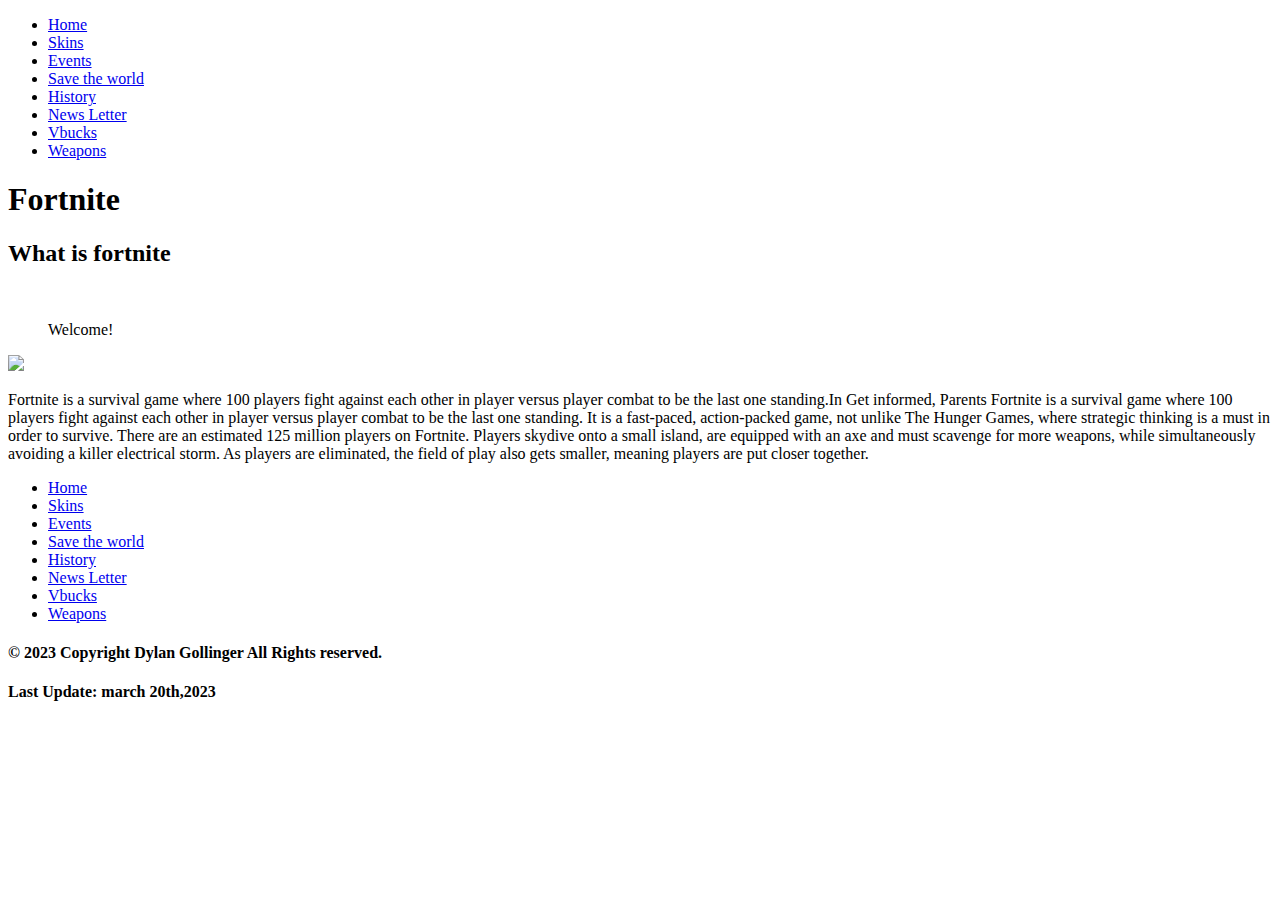
==== index.html @ d2aabc56 "Update index.html" ====
<!doctype html>
<html>
<head>
<meta charset="UTF-8">
<title>index.html</title>
<link rel="stylesheet" href="css/style.css">
</head>

<body>
	
	<nav class="hnav">
	<ul>
		<li><a href="index.html">Home</a></li>
		<li><a href="skins.html">Skins</a></li>
		<li><a href="events.html">Events</a></li>
		<li><a href="save.html">Save the world</a></li>
		<li><a href="history.html">History</a></li>
		<li><a href="new.html">News Letter</a></li>
    <li><a href="vbucks.html">Vbucks</a></li>
    <li><a href="weapons.html">Weapons</a></li>
	
		
	</ul>
	
	</nav>
	<header>
	<h1>Fortnite</h1>
		<h2>What is fortnite</h2>
	
	</header>
	<!--Here is my table,I refuse to use it for design purposes-->
	<table>
	<tr>
		<th></th>
		<th></th>
		<th></th>
	
	</tr>
	<tr>
		<td></td>
		<td></td>
		<td></td>
		
	</tr>
		<tr>
		<td></td>
		<td></td>
		<td></td>
		
	</tr>
	<tr>
		<td></td>
		<td></td>
		<td></td>
		
	</tr>
	
	
	
	
	
	
	</table>
	<main>
		
	<nav id="container">
		<blockquote>Welcome!</blockquote>
		<img src="images/Home.jpeg">
    <p>Fortnite is a survival game where 100 players fight against each other in player versus player combat to be the last one standing.In Get informed, Parents Fortnite is a survival game where 100 players fight against each other in player versus player combat to be the last one standing. It is a fast-paced, action-packed game, not unlike The Hunger Games, where strategic thinking is a must in order to survive. There are an estimated 125 million players on Fortnite.
Players skydive onto a small island, are equipped with an axe and must scavenge for more weapons, while simultaneously avoiding a killer electrical storm. As players are eliminated, the field of play also gets smaller, meaning players are put closer together.</p>
	</nav>
	</main>
	
<footer>
	<nav class="fnav">
    <ul>
		<li><a href="index.html">Home</a></li>
		<li><a href="skins.html">Skins</a></li>
		<li><a href="events.html">Events</a></li>
		<li><a href="save.html">Save the world</a></li>
		<li><a href="history.html">History</a></li>
		<li><a href="new.html">News Letter</a></li>
    <li><a href="vbucks.html">Vbucks</a></li>
    <li><a href="weapons.html">Weapons</a></li>
	
		
	</ul>
	<h4>&copy; 2023 Copyright Dylan Gollinger All Rights reserved.</h4>
	<h4>Last Update: march 20th,2023</h4>
	</nav>
	</footer>
</body>
</html>
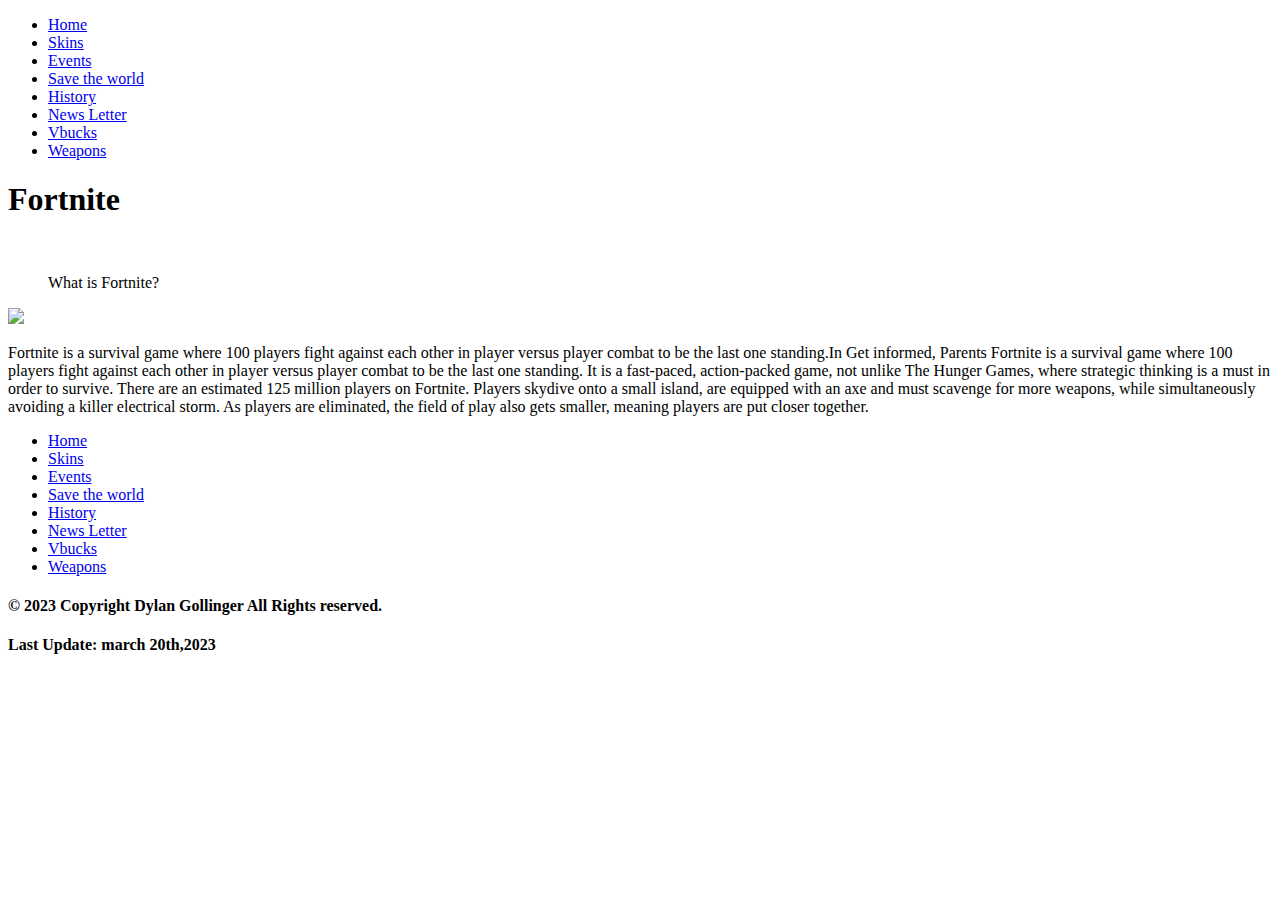
==== commit 05497089: "Update index.html" ====
--- a/index.html
+++ b/index.html
@@ -3,12 +3,13 @@
 <head>
 <meta charset="UTF-8">
 <title>index.html</title>
-<link rel="stylesheet" href="css/style.css">
+<link rel="stylesheet" href="css/styles.css">
 </head>
 
 <body>
 	
-	<nav class="hnav">
+	<header>
+		<nav class="hnav">
 	<ul>
 		<li><a href="index.html">Home</a></li>
 		<li><a href="skins.html">Skins</a></li>
@@ -23,11 +24,11 @@
 	</ul>
 	
 	</nav>
-	<header>
 	<h1>Fortnite</h1>
-		<h2>What is fortnite</h2>
+		
 	
 	</header>
+
 	<!--Here is my table,I refuse to use it for design purposes-->
 	<table>
 	<tr>
@@ -64,7 +65,7 @@
 	<main>
 		
 	<nav id="container">
-		<blockquote>Welcome!</blockquote>
+		<blockquote>What is Fortnite?</blockquote>
 		<img src="images/Home.jpeg">
     <p>Fortnite is a survival game where 100 players fight against each other in player versus player combat to be the last one standing.In Get informed, Parents Fortnite is a survival game where 100 players fight against each other in player versus player combat to be the last one standing. It is a fast-paced, action-packed game, not unlike The Hunger Games, where strategic thinking is a must in order to survive. There are an estimated 125 million players on Fortnite.
 Players skydive onto a small island, are equipped with an axe and must scavenge for more weapons, while simultaneously avoiding a killer electrical storm. As players are eliminated, the field of play also gets smaller, meaning players are put closer together.</p>
--- a/css/styles.css
+++ b/css/styles.css
@@ -0,0 +1 @@
+
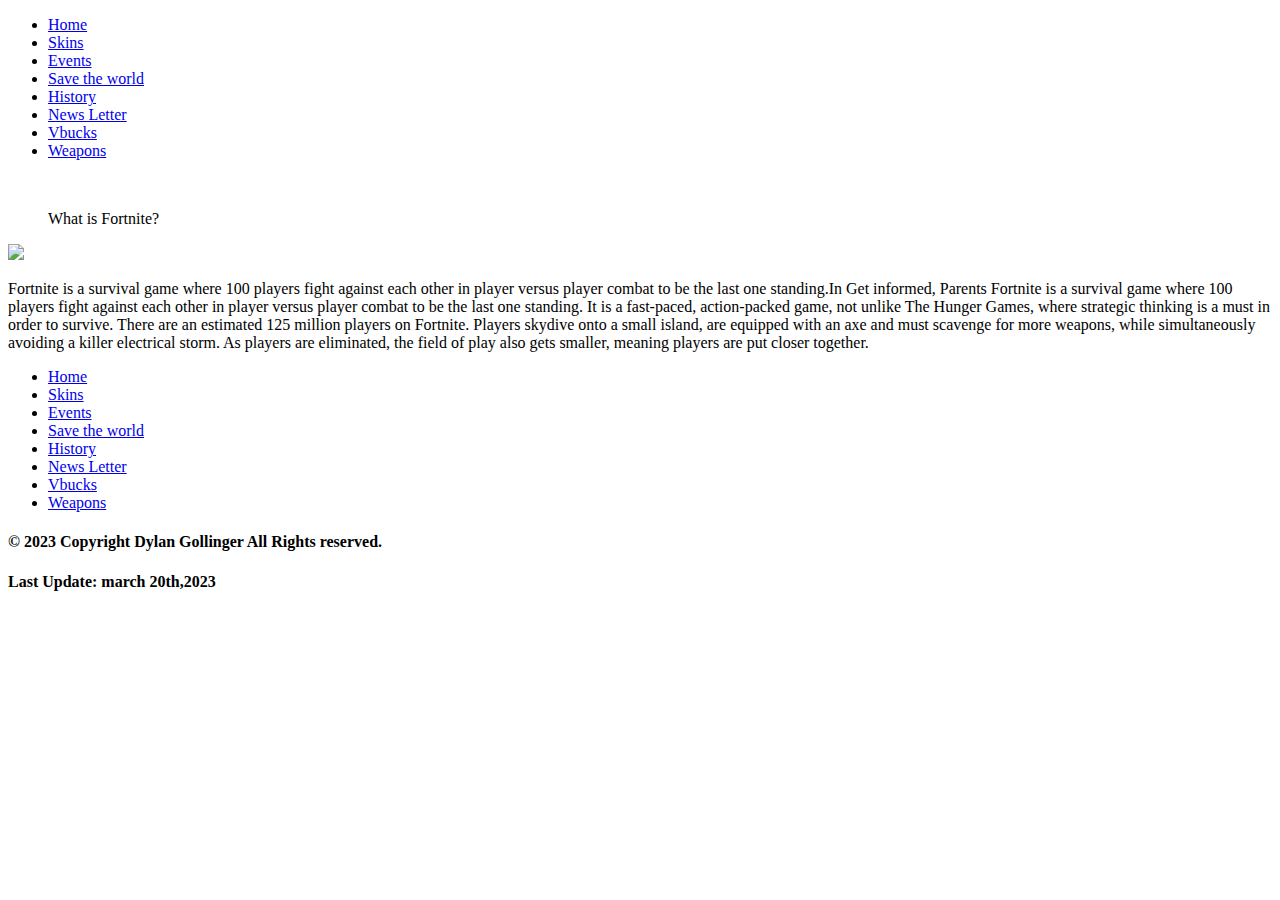
==== commit 0b60cc41: "Update index.html" ====
--- a/index.html
+++ b/index.html
@@ -8,8 +8,9 @@
 
 <body>
 	
+	<div id="dog">
 	<header>
-		<nav class="hnav">
+		<nav class="hNav">
 	<ul>
 		<li><a href="index.html">Home</a></li>
 		<li><a href="skins.html">Skins</a></li>
@@ -22,9 +23,7 @@
 	
 		
 	</ul>
-	
 	</nav>
-	<h1>Fortnite</h1>
 		
 	
 	</header>
@@ -71,7 +70,7 @@
 Players skydive onto a small island, are equipped with an axe and must scavenge for more weapons, while simultaneously avoiding a killer electrical storm. As players are eliminated, the field of play also gets smaller, meaning players are put closer together.</p>
 	</nav>
 	</main>
-	
+		</div>
 <footer>
 	<nav class="fnav">
     <ul>
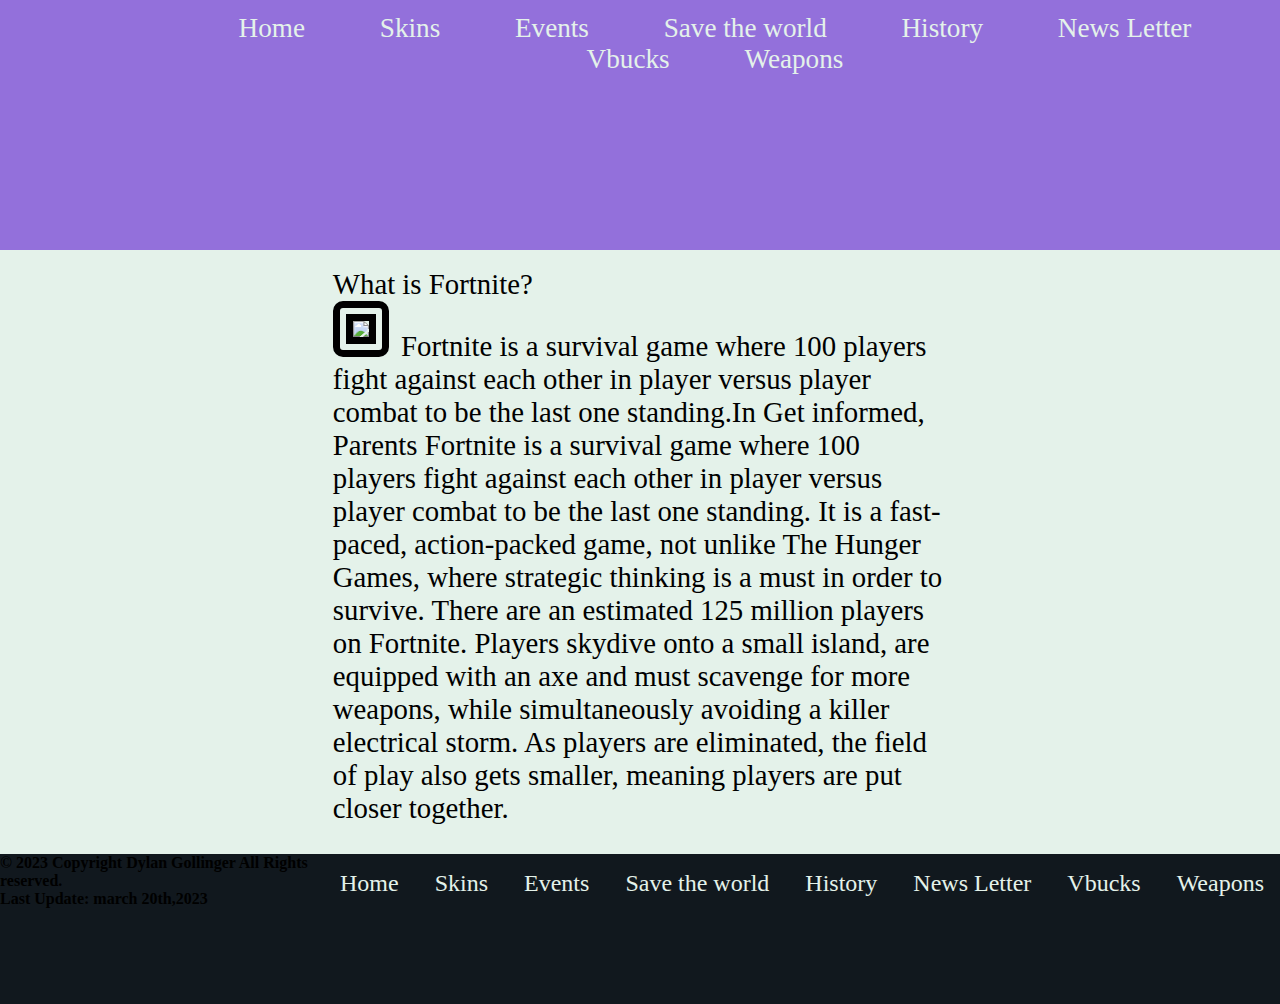
==== commit bcb90800: "Update index.html" ====
--- a/index.html
+++ b/index.html
@@ -65,7 +65,7 @@
 		
 	<nav id="container">
 		<blockquote>What is Fortnite?</blockquote>
-		<img src="images/Home.jpeg">
+		<img src="images/fortnite.jpeg">
     <p>Fortnite is a survival game where 100 players fight against each other in player versus player combat to be the last one standing.In Get informed, Parents Fortnite is a survival game where 100 players fight against each other in player versus player combat to be the last one standing. It is a fast-paced, action-packed game, not unlike The Hunger Games, where strategic thinking is a must in order to survive. There are an estimated 125 million players on Fortnite.
 Players skydive onto a small island, are equipped with an axe and must scavenge for more weapons, while simultaneously avoiding a killer electrical storm. As players are eliminated, the field of play also gets smaller, meaning players are put closer together.</p>
 	</nav>
--- a/css/styles.css
+++ b/css/styles.css
@@ -1 +1,277 @@
-
+/* CSS Document */
+
+/*************************************************************
+     Color Scheme                    Font Scheme
+#778A8C - Grey            font-family: 'Ubuntu', sans-serif; 
+#11181E - Black           font-family: 'Quattrocento', serif;
+#E4F2EA - White           font-family: 'Bowlby One SC', cursive;
+#734F2F - Dark Brown
+#A68160 - Light Brown
+*************************************************************/
+body {
+    padding: 0;
+    margin: 0;
+    background-color: #E4F2EA;
+    font-family: 'Ubuntu', sans-serif;
+    font-size: 1em;
+}
+
+/* Zeroing out spacing *********************/
+h1, h2, h3, h4, h5, h6, ul, li, a, blockquote {
+    padding: 0;
+    margin: 0;
+    font-family: 'Bowlby One SC', cursive; 
+}
+
+/****** Header Section ********************/
+header {
+    background-color: mediumpurple;
+   min-height: 250px;
+     text-align:center;
+}
+
+header h1 {
+    margin: 0;
+    text-align: center;
+    font-size: 10em;
+    margin-top: -.2em;
+    margin-bottom: -.6em;
+     color:black;
+     text-align:center;
+}
+
+header h2 {
+    margin: 0;
+    font-size: 3em;
+    color: red;
+    text-align: center;
+    text-shadow: /*Adds FULL Drop Shadow around text */
+        3px 3px 5px #11181E,
+        -2px -2px 5px #11181E,
+        2px -2px 5px #11181E,
+        -2px 2px 5px #11181E,
+        2px 2px 5px #11181E;
+}
+
+.firstE {
+    color: #A68160;
+}
+
+.letterG {
+    color: #E4F2EA;
+}
+
+.lastE {
+    color: #A68160;
+}
+
+.hNav {
+  text-align: center;
+	padding: .8em;
+}
+
+.hNav ul {
+    display: block;
+    padding-left: 150px;
+}
+
+.hNav ul li {
+    display: inline-block;
+    list-style: none;
+}
+
+.hNav a {
+    color:#E4F2EA;
+    font-size: 1.7em;
+    padding: 0 1.3em;
+    text-decoration: none;
+}
+
+.hNav a:hover {
+    color: #734F2F;
+    text-decoration: underline;
+}
+
+
+/****** Main Section **********************/
+main {
+    width: 60%;
+    margin: 0 auto;
+    /*border: 2px solid black;*/
+}
+
+.puppy {
+    border-radius: 40px 0 40px 0;
+}
+/****** Footer Section ********************/
+footer {
+    background-color: #11181E;
+    height: 150px;
+}
+
+footer nav ul {
+    display: block;
+    float: right;
+}
+
+footer nav ul li {
+    display: inline-block;
+    list-style: none;
+    padding: 1em;
+}
+
+footer nav ul li a {
+    color: #E4F2EA;
+    text-decoration: none;
+    font-size: 1.5em;
+}
+    
+footer nav ul li a:hover {
+    color: #A68160;
+    text-decoration: underline;
+}
+
+footer p {
+    clear: right;
+    float: right;
+    color: #E4F2EA;
+    font-weight: bold;
+    text-align: center;
+    margin: 2px;
+    margin-right: 50px;
+}
+    
+#container{
+	margin: 0 auto;
+	width: 80%;
+	min-height: 500px;
+	font-size: 1.8em;
+	font-family: 'Crimson Pro', serif;
+    background-color: #E4F2EA;
+    text-decoration-color: black;
+}
+
+#container img{
+	float: left;
+	margin-right: 2%;
+	border: 20px double;
+	border-radius: 10px;
+	text-align: right;
+
+}
+
+
+
+/*Style rule for form element */
+	form {
+		background-color: #FFFFFF;
+		padding: 1em;
+	}
+	
+	/* Style rule for paragraph within form element */
+	form p {
+		color: #000000;
+	}
+.frame{
+color:black;
+box-sizing: border-box;
+
+}
+.form-style-6{
+	font: 95% Arial, Helvetica, sans-serif;
+	max-width: 400px;
+	margin: 10px auto;
+	padding: 16px;
+	background: #F7F7F7;
+}
+.form-style-6 h1{
+	background: mediumpurple;
+	padding: 20px 0;
+	font-size: 140%;
+	font-weight: 300;
+	text-align: center;
+	color: #fff;
+	margin: -16px -16px 16px -16px;
+}
+.form-style-6 input[type="text"],
+.form-style-6 input[type="date"],
+.form-style-6 input[type="datetime"],
+.form-style-6 input[type="email"],
+.form-style-6 input[type="number"],
+.form-style-6 input[type="search"],
+.form-style-6 input[type="time"],
+.form-style-6 input[type="url"],
+.form-style-6 textarea,
+.form-style-6 select 
+{
+	-webkit-transition: all 0.30s ease-in-out;
+	-moz-transition: all 0.30s ease-in-out;
+	-ms-transition: all 0.30s ease-in-out;
+	-o-transition: all 0.30s ease-in-out;
+	outline: none;
+	box-sizing: border-box;
+	-webkit-box-sizing: border-box;
+	-moz-box-sizing: border-box;
+	width: 100%;
+	background: #fff;
+	margin-bottom: 4%;
+	border: 1px solid #ccc;
+	padding: 3%;
+	color: #555;
+	font: 95% Arial, Helvetica, sans-serif;
+}
+.form-style-6 input[type="text"]:focus,
+.form-style-6 input[type="date"]:focus,
+.form-style-6 input[type="datetime"]:focus,
+.form-style-6 input[type="email"]:focus,
+.form-style-6 input[type="number"]:focus,
+.form-style-6 input[type="search"]:focus,
+.form-style-6 input[type="time"]:focus,
+.form-style-6 input[type="url"]:focus,
+.form-style-6 textarea:focus,
+.form-style-6 select:focus
+{
+	box-shadow: 0 0 5px #43D1AF;
+	padding: 3%;
+	border: 1px solid #43D1AF;
+}
+
+.form-style-6 input[type="submit"],
+.form-style-6 input[type="button"]{
+	box-sizing: border-box;
+	-webkit-box-sizing: border-box;
+	-moz-box-sizing: border-box;
+	width: 100%;
+	padding: 3%;
+	background: mediumpurple;
+	border-bottom: 2px solid #30C29E;
+	border-top-style: none;
+	border-right-style: none;
+	border-left-style: none;	
+	color: #fff;
+}
+.form-style-6 input[type="submit"]:hover,
+.form-style-6 input[type="button"]:hover{
+	background: #2EBC99;
+}
+
+.center {
+  display: block;
+  margin-left: auto;
+  margin-right: auto;
+  width: 50%;
+}
+
+#dog{
+background-image: url(https://i.guim.co.uk/img/media/2df4ac79cb6f21e0bd800ba0a9ef1a19e898580b/164_354_1207_725/master/1207.jpg?width=620&quality=45&dpr=2&s=none);
+  background-repeat: no-repeat;
+  background-size: cover;
+	display: block;
+    width: 100%;
+}
+
+
+	
+
+
+
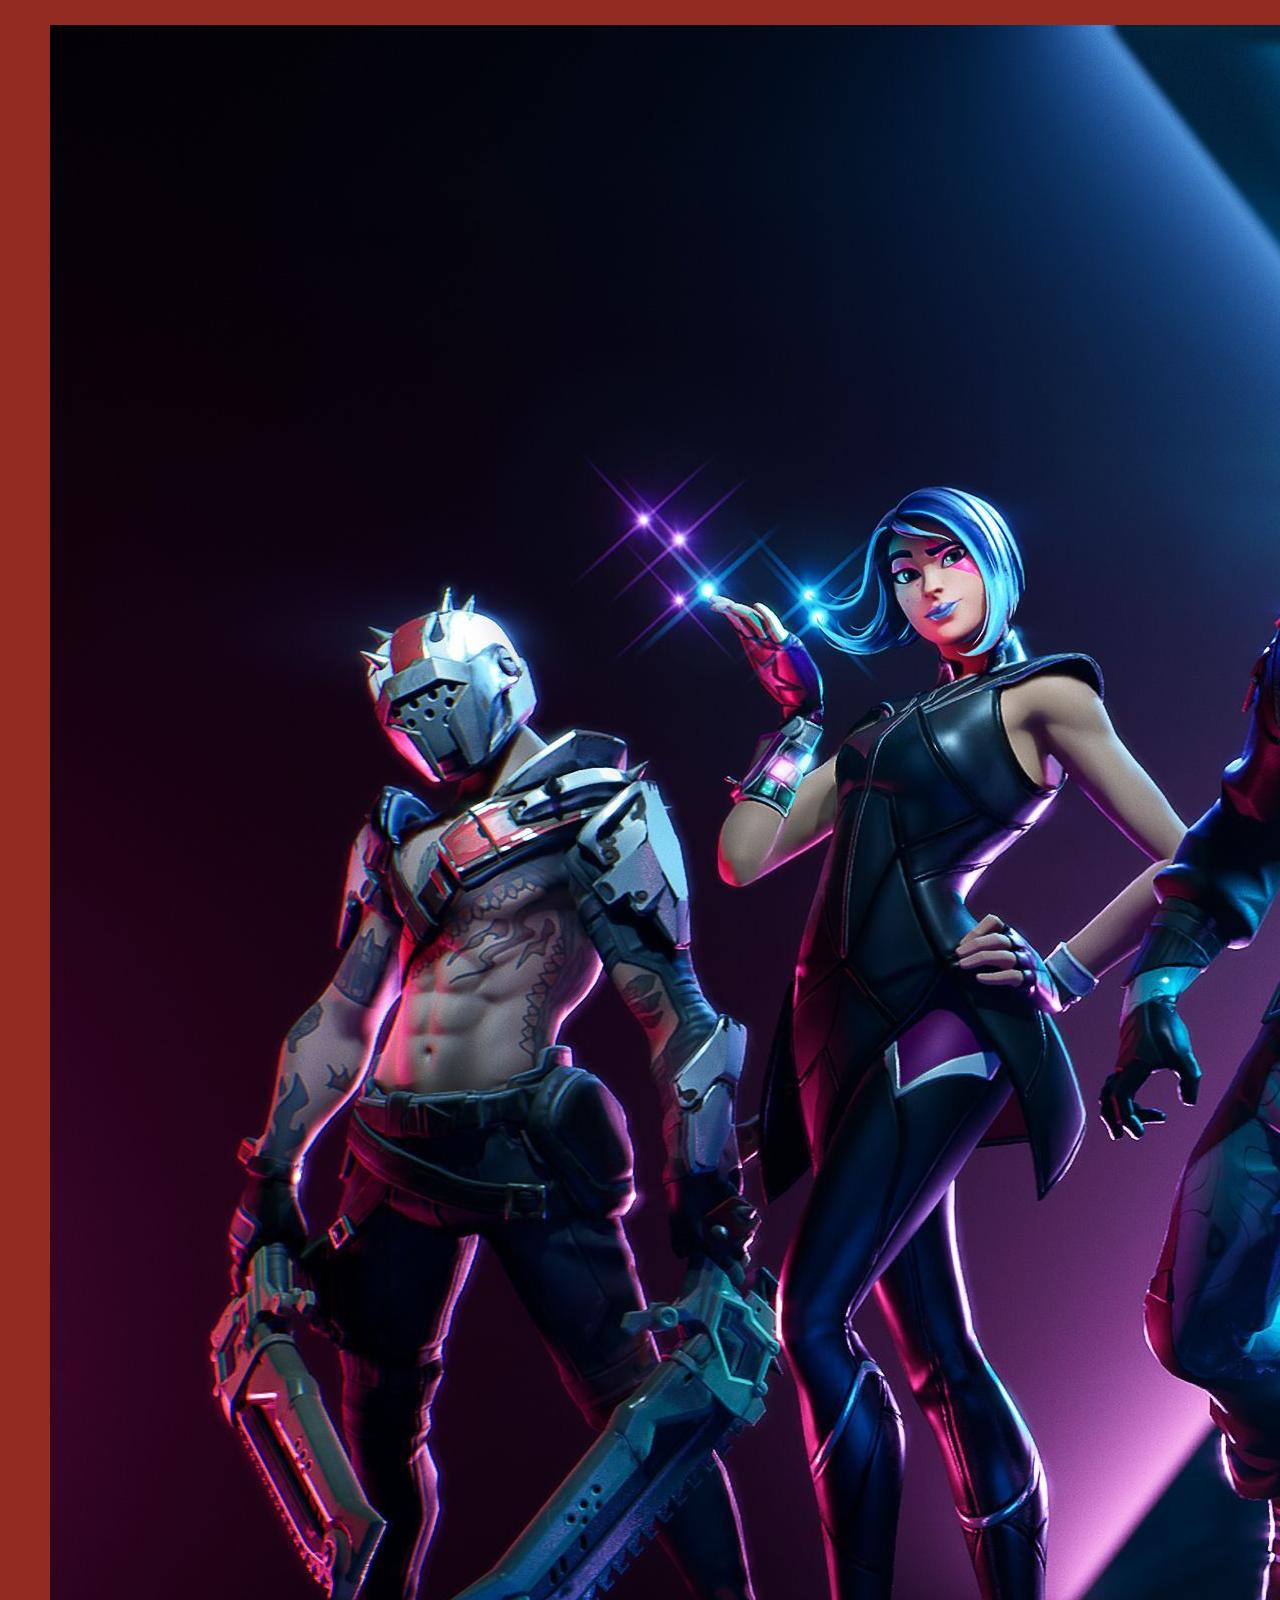
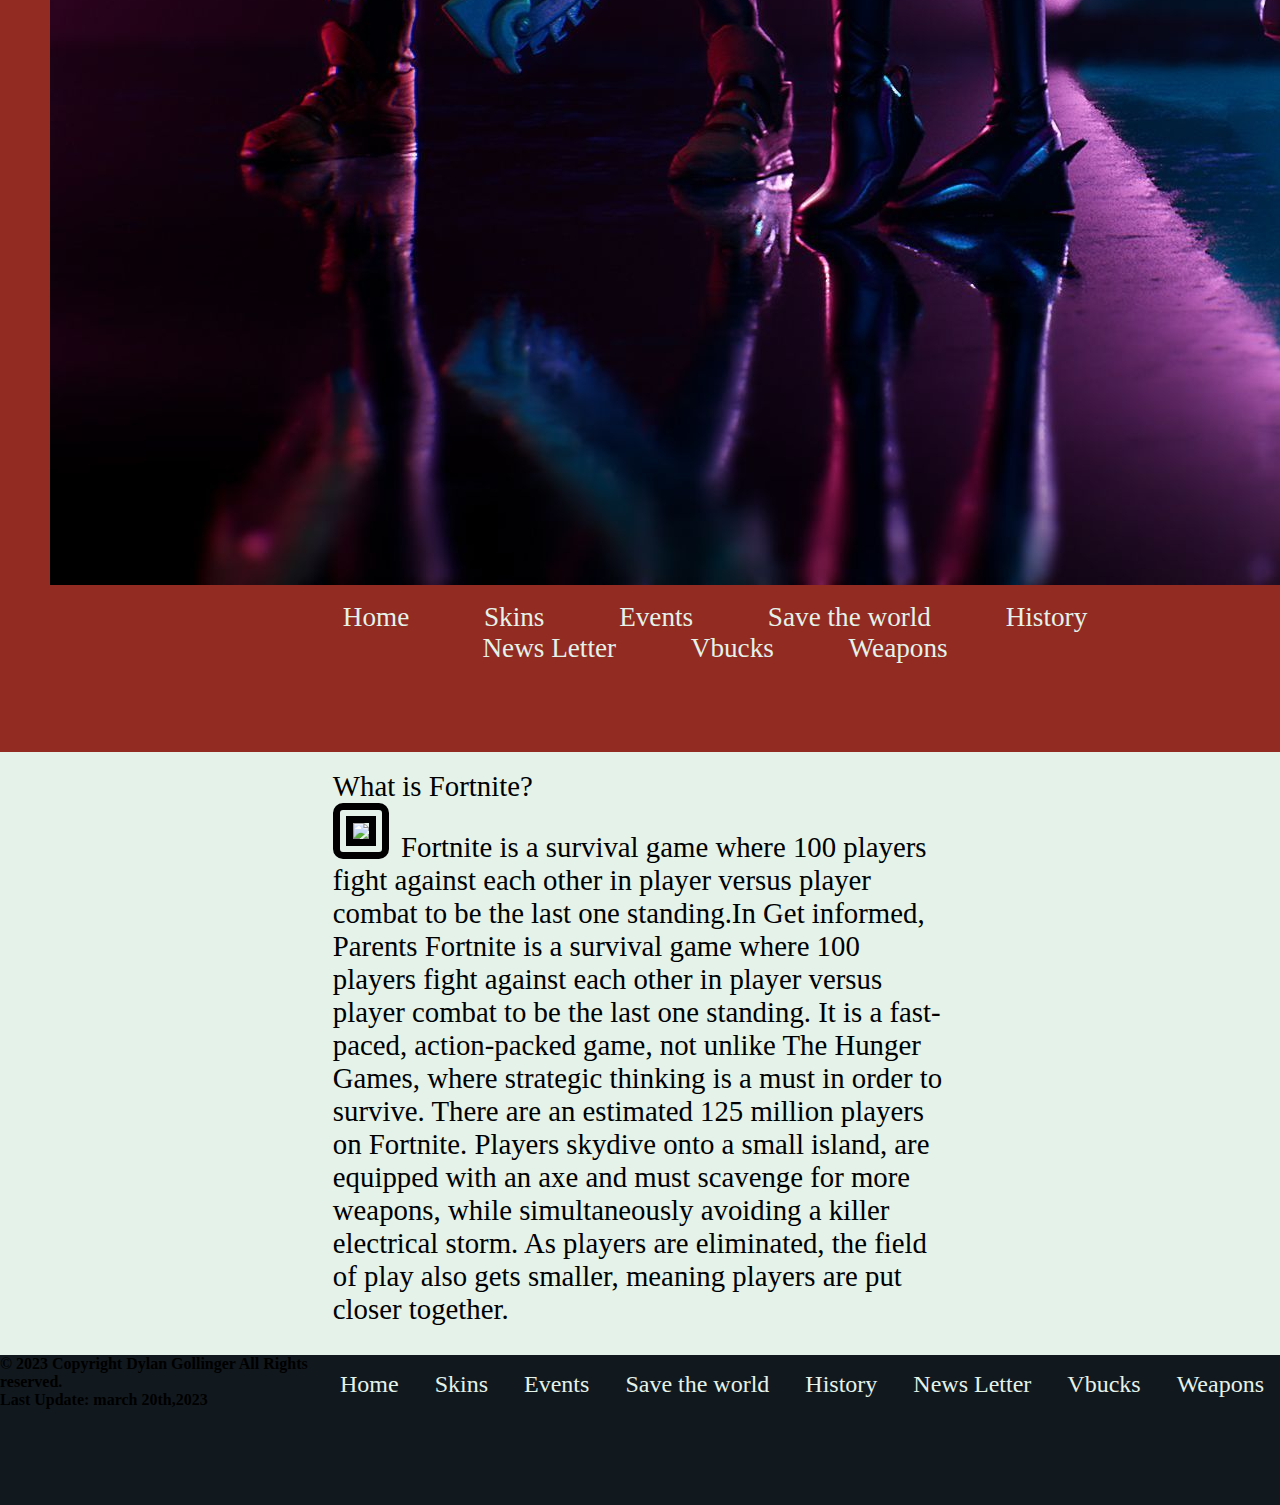
==== commit aeca10f1: "Update index.html" ====
--- a/index.html
+++ b/index.html
@@ -10,6 +10,7 @@
 	
 	<div id="dog">
 	<header>
+		<img src="images/SeasonX.jpeg">
 		<nav class="hNav">
 	<ul>
 		<li><a href="index.html">Home</a></li>
--- a/css/styles.css
+++ b/css/styles.css
@@ -25,9 +25,11 @@
 
 /****** Header Section ********************/
 header {
-    background-color: mediumpurple;
+    background-color: #922B21;
    min-height: 250px;
      text-align:center;
+	padding: 25px 50px 75px;
+
 }
 
 header h1 {
@@ -38,6 +40,8 @@
     margin-bottom: -.6em;
      color:black;
      text-align:center;
+	padding: 25px 50px 75px;
+	
 }
 
 header h2 {
@@ -51,6 +55,7 @@
         2px -2px 5px #11181E,
         -2px 2px 5px #11181E,
         2px 2px 5px #11181E;
+		padding: 25px 50px 75px;
 }
 
 .firstE {
@@ -185,7 +190,7 @@
 	background: #F7F7F7;
 }
 .form-style-6 h1{
-	background: mediumpurple;
+	background: red;
 	padding: 20px 0;
 	font-size: 140%;
 	font-weight: 300;
@@ -243,7 +248,7 @@
 	-moz-box-sizing: border-box;
 	width: 100%;
 	padding: 3%;
-	background: mediumpurple;
+	background:red;
 	border-bottom: 2px solid #30C29E;
 	border-top-style: none;
 	border-right-style: none;
@@ -252,7 +257,7 @@
 }
 .form-style-6 input[type="submit"]:hover,
 .form-style-6 input[type="button"]:hover{
-	background: #2EBC99;
+	background: black;
 }
 
 .center {
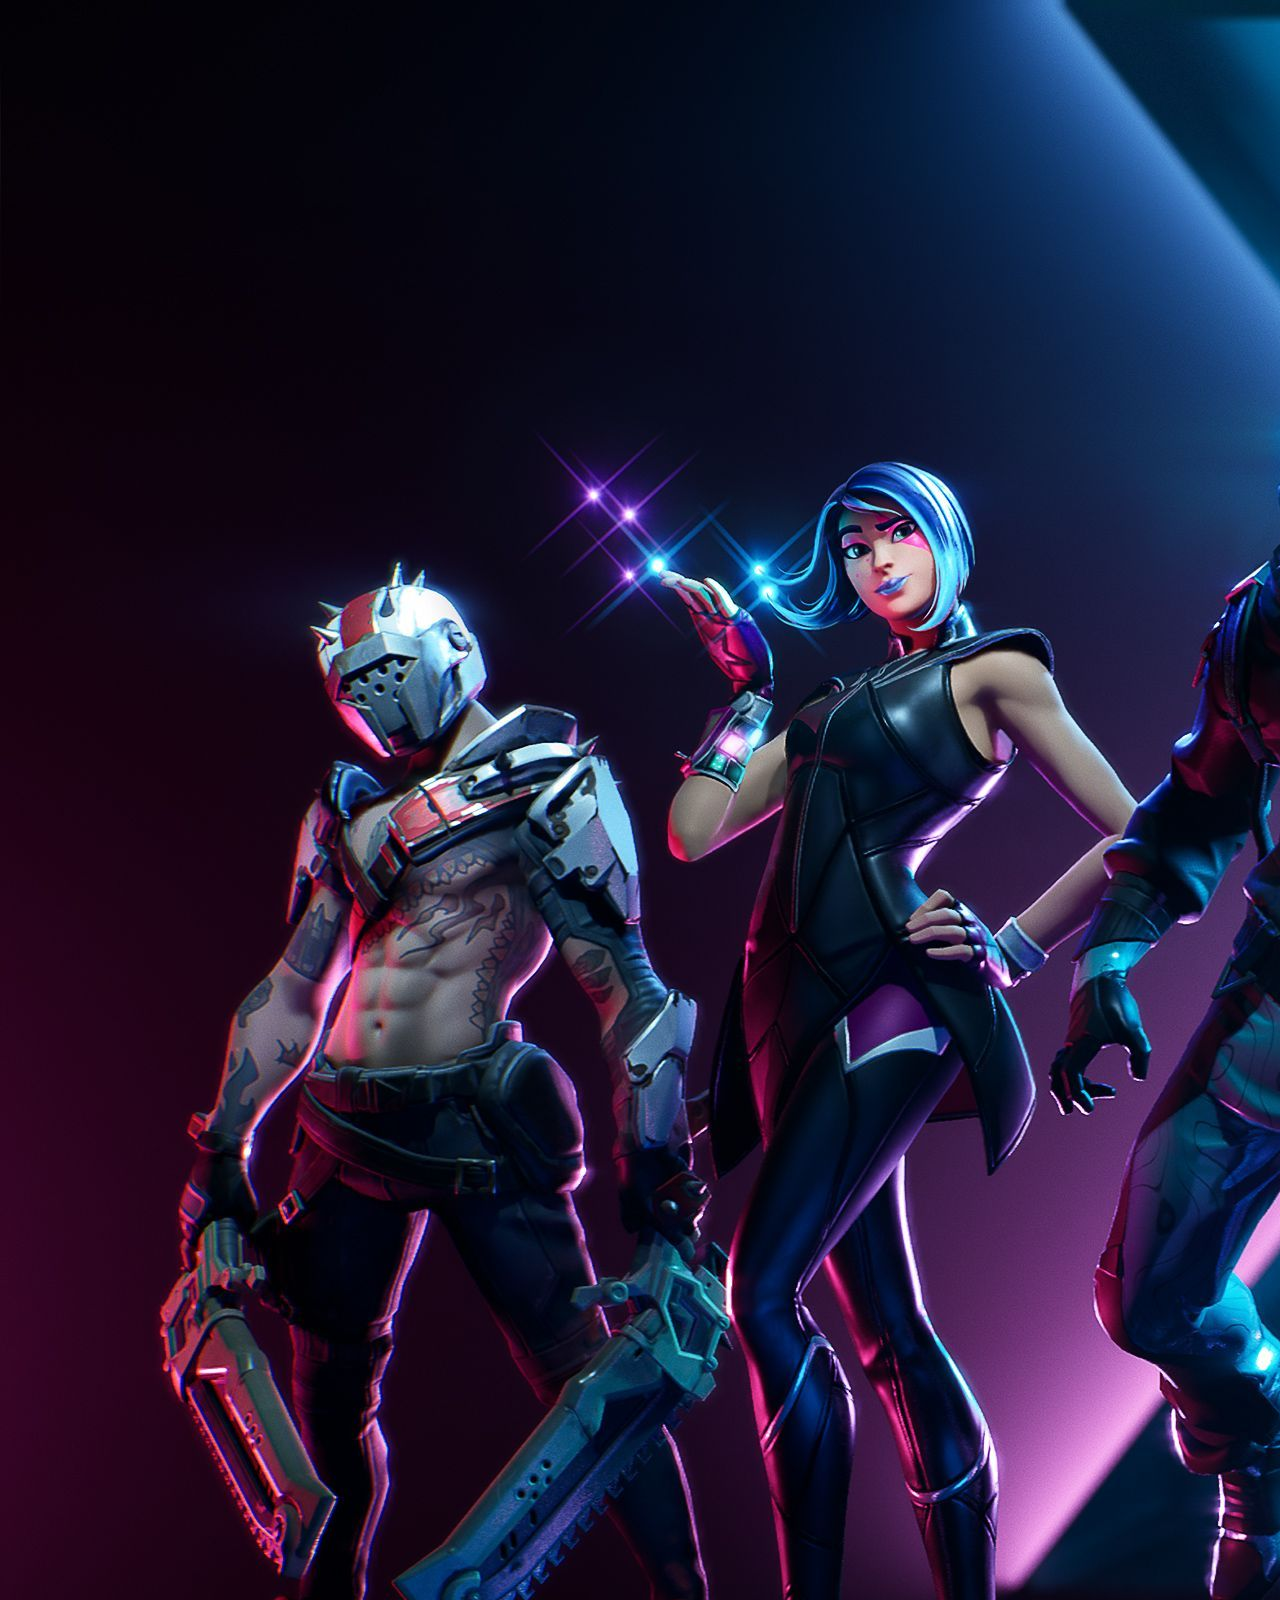
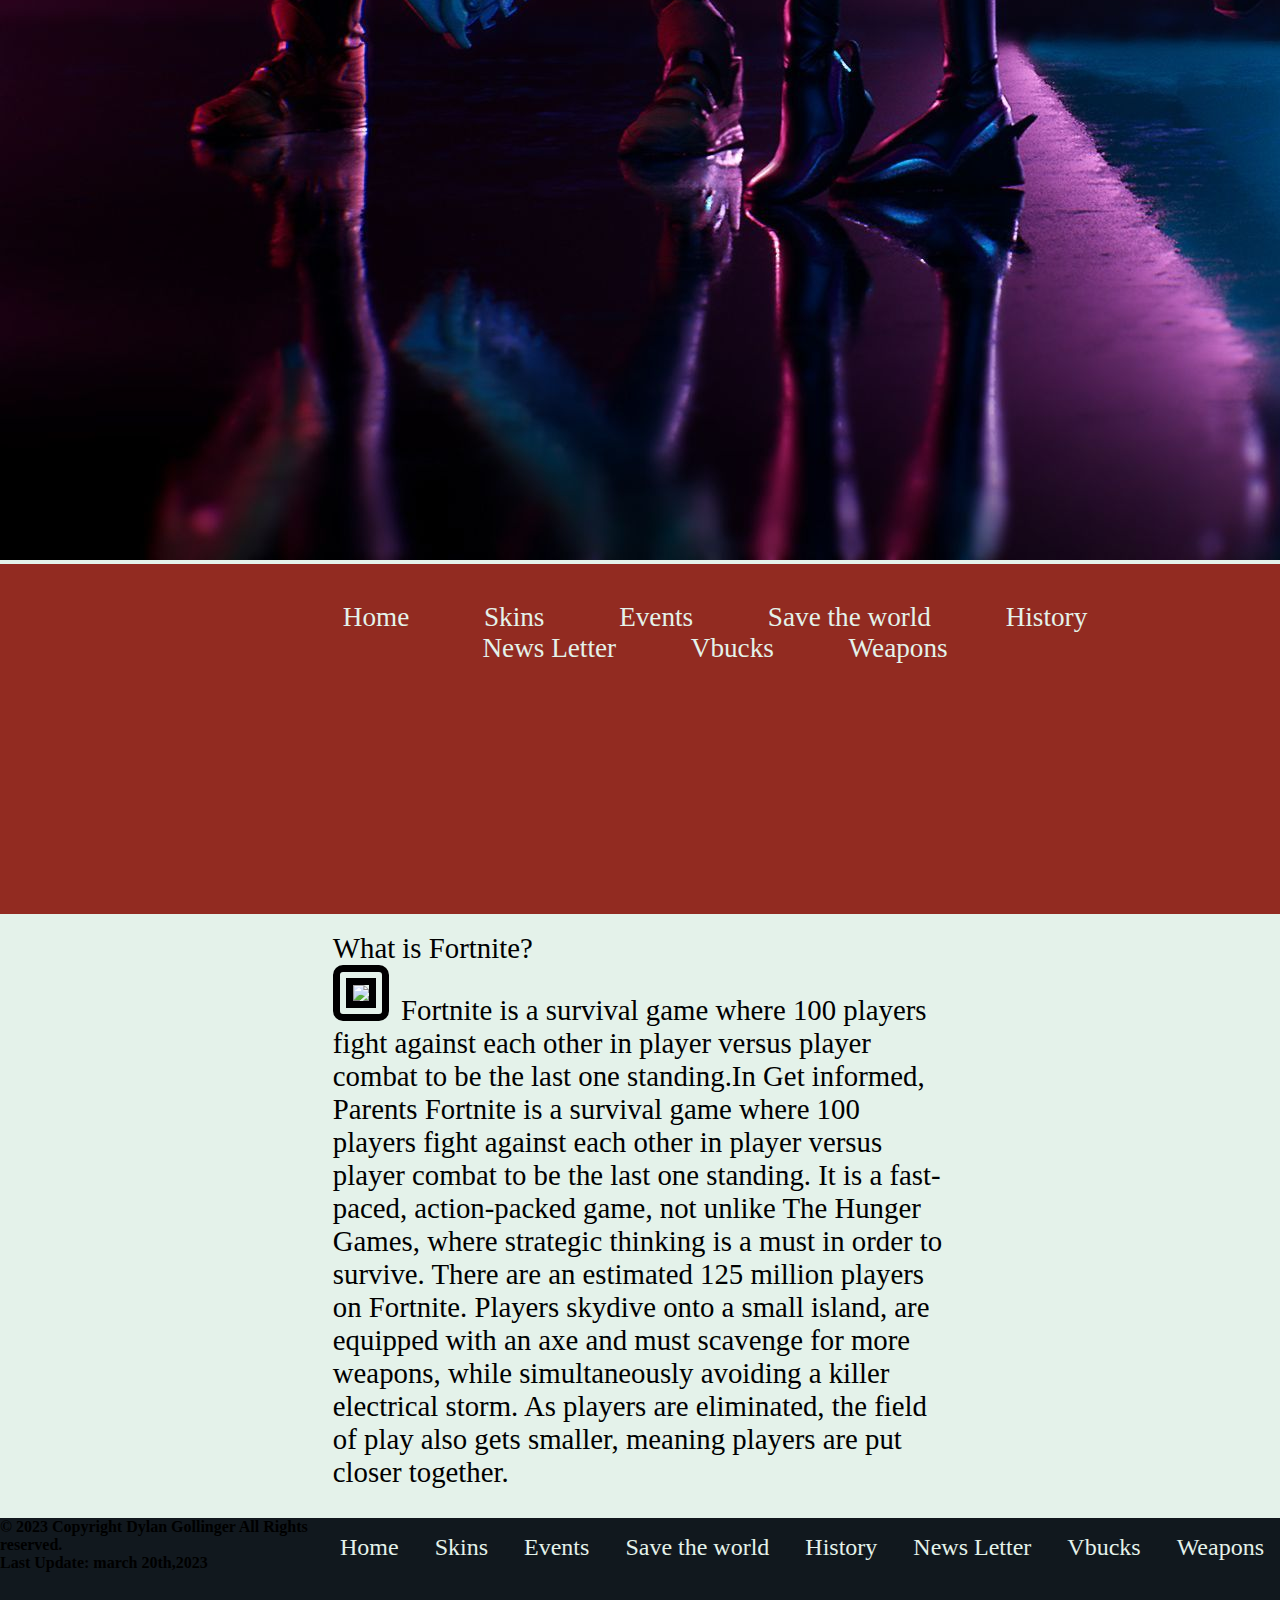
==== commit 9568fdb0: "Update index.html" ====
--- a/index.html
+++ b/index.html
@@ -5,12 +5,12 @@
 <title>index.html</title>
 <link rel="stylesheet" href="css/styles.css">
 </head>
-
+<img src="images/SeasonX.jpeg">
 <body>
 	
 	<div id="dog">
 	<header>
-		<img src="images/SeasonX.jpeg">
+		
 		<nav class="hNav">
 	<ul>
 		<li><a href="index.html">Home</a></li>
